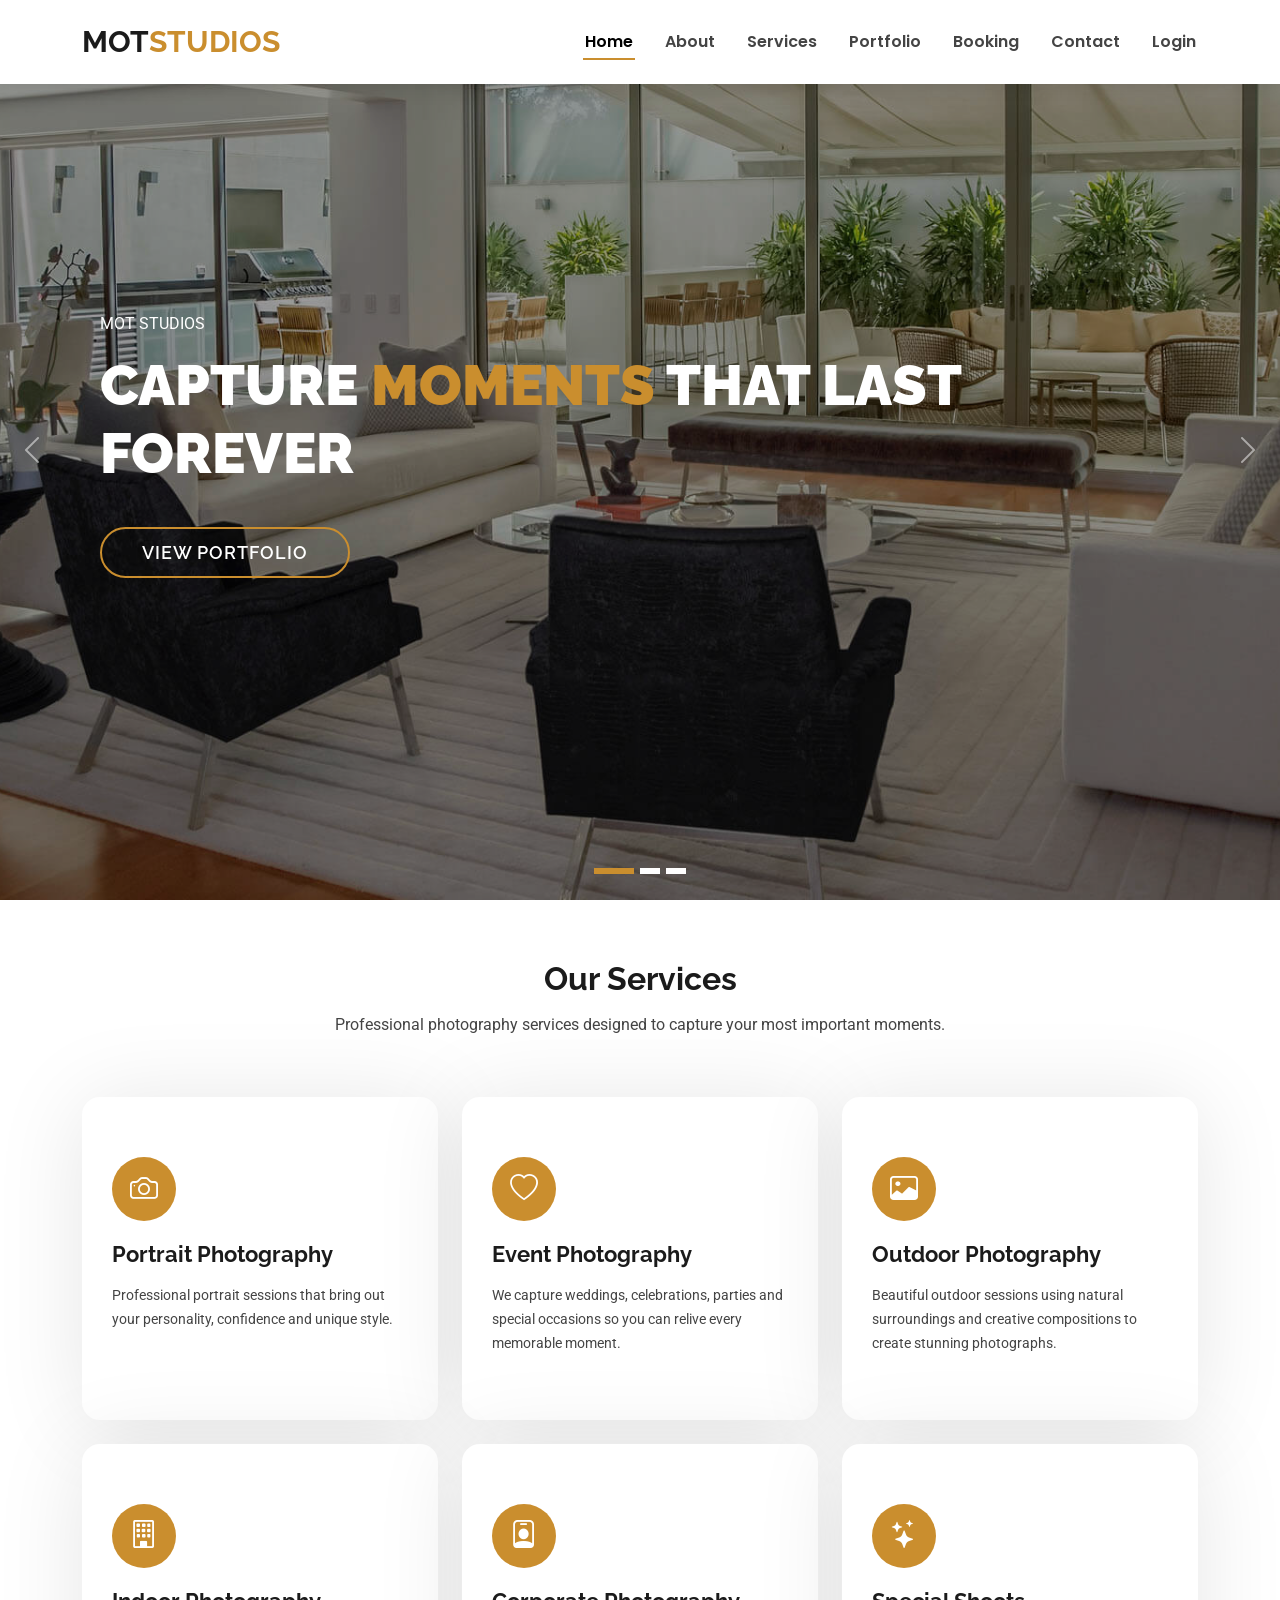
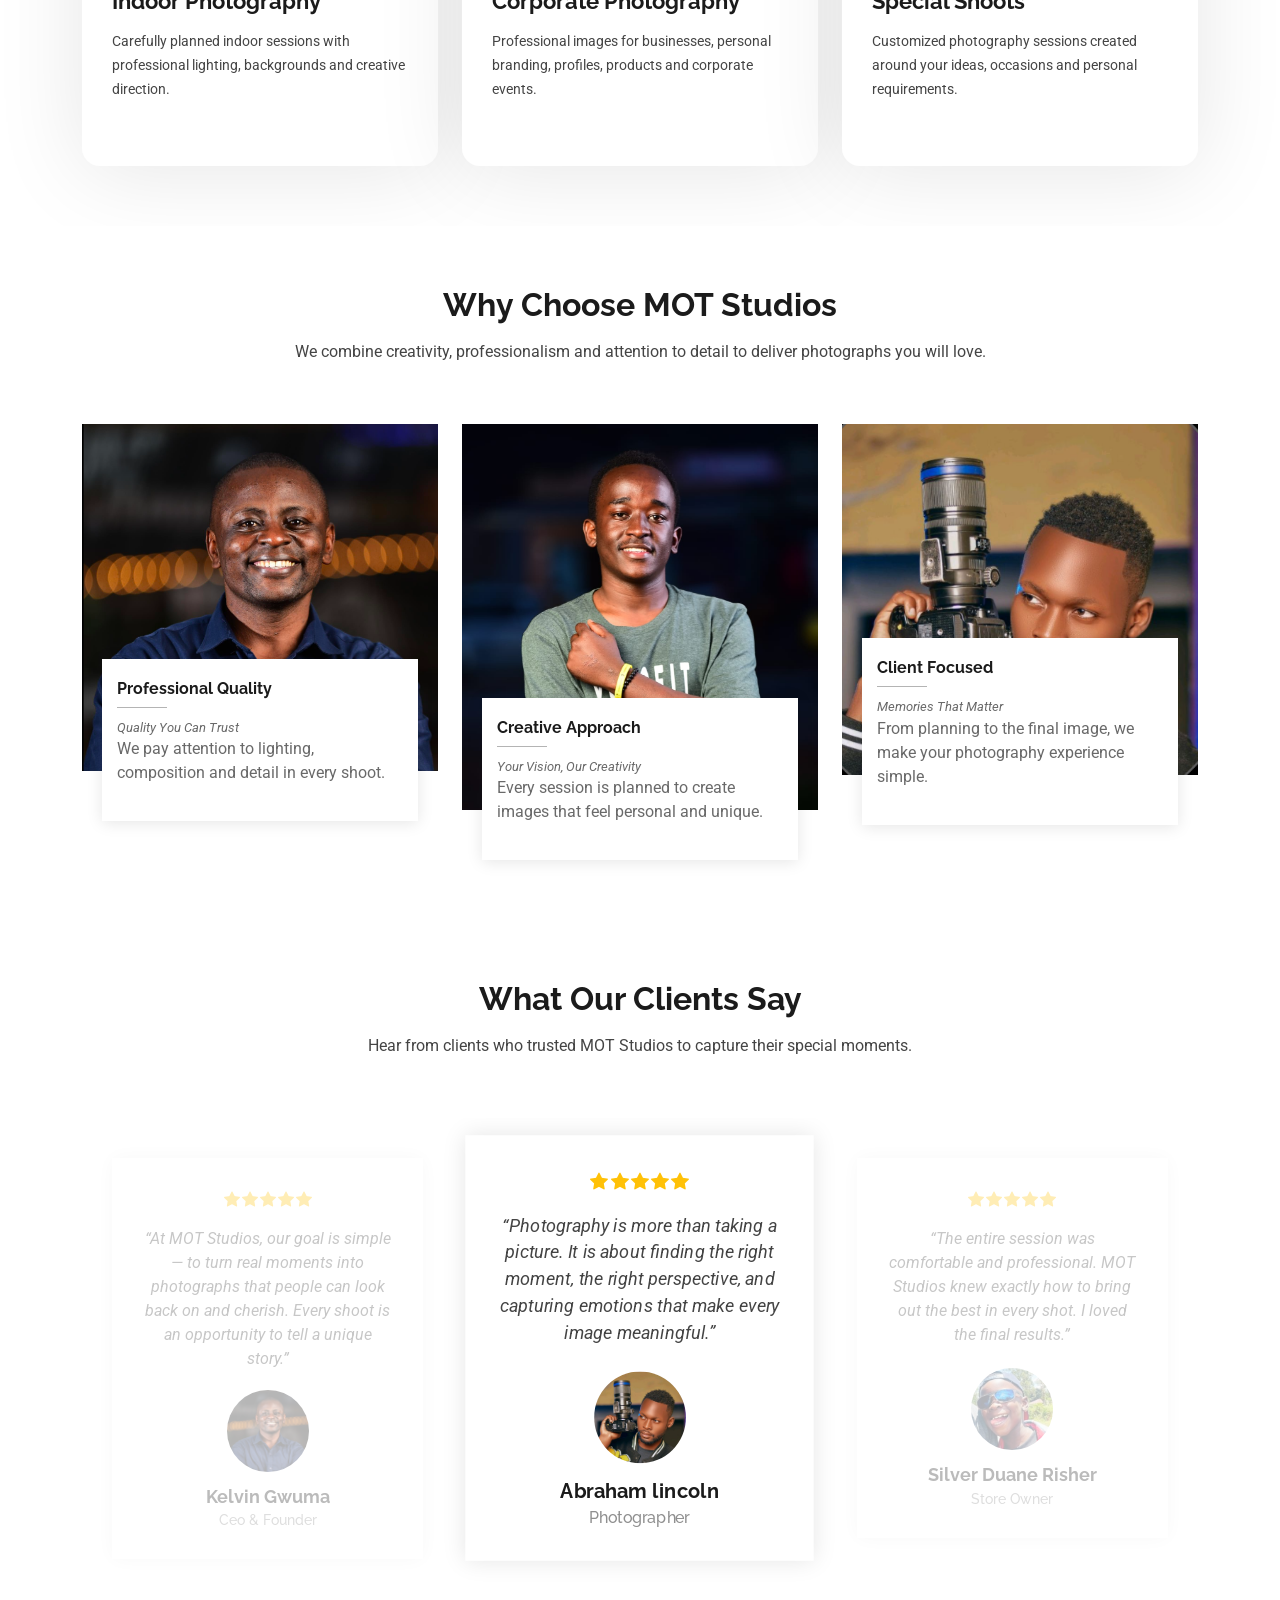
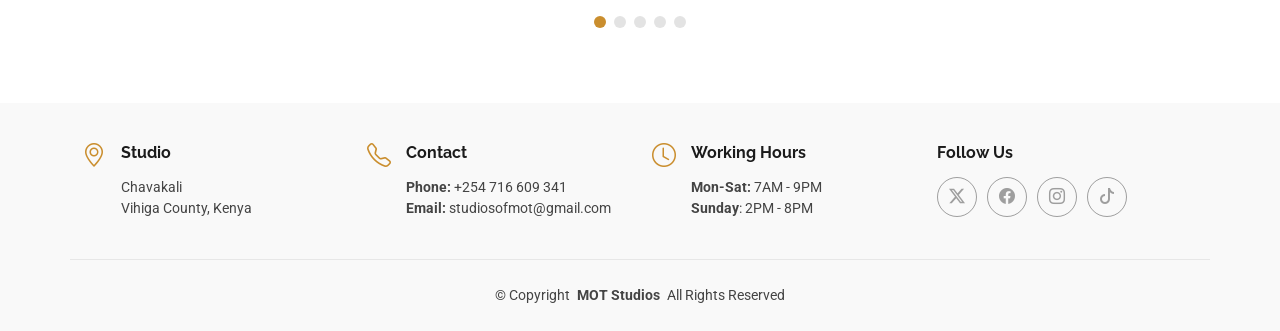
==== index.html @ 15ab0e62 "setup pyamu" ====
<!DOCTYPE html>
<html lang="en">

<head>
  <meta charset="utf-8">
  <meta content="width=device-width, initial-scale=1.0" name="viewport">
  <title>MOT Studios | Photography</title>
  <meta name="description" content="">
  <meta name="keywords" content="">

  <!-- Favicons -->
  <link href="assets/img/favicon.png" rel="icon">
  <link href="assets/img/apple-touch-icon.png" rel="apple-touch-icon">

  <!-- Fonts -->
  <link href="https://fonts.googleapis.com" rel="preconnect">
  <link href="https://fonts.gstatic.com" rel="preconnect" crossorigin>
  <link
    href="https://fonts.googleapis.com/css2?family=Roboto:ital,wght@0,100;0,300;0,400;0,500;0,700;0,900;1,100;1,300;1,400;1,500;1,700;1,900&family=Poppins:ital,wght@0,100;0,200;0,300;0,400;0,500;0,600;0,700;0,800;0,900;1,100;1,200;1,300;1,400;1,500;1,600;1,700;1,800;1,900&family=Raleway:ital,wght@0,100;0,200;0,300;0,400;0,500;0,600;0,700;0,800;0,900;1,100;1,200;1,300;1,400;1,500;1,600;1,700;1,800;1,900&display=swap"
    rel="stylesheet">

  <!-- Vendor CSS Files -->
  <link href="assets/vendor/bootstrap/css/bootstrap.min.css" rel="stylesheet">
  <link href="assets/vendor/bootstrap-icons/bootstrap-icons.css" rel="stylesheet">
  <link href="assets/vendor/aos/aos.css" rel="stylesheet">
  <link href="assets/vendor/fontawesome-free/css/all.min.css" rel="stylesheet">
  <link href="assets/vendor/swiper/swiper-bundle.min.css" rel="stylesheet">

  <!-- Main CSS File -->
  <link href="assets/css/main.css" rel="stylesheet">

  <!-- =======================================================
  * Template Name: EstateAgency
  * Template URL: https://bootstrapmade.com/real-estate-agency-bootstrap-template/
  * Updated: Apr 08 2026 with Bootstrap v5.3.8
  * Author: BootstrapMade.com
  * License: https://bootstrapmade.com/license/
  ======================================================== -->
</head>

<body class="index-page">

  <header id="header" class="header d-flex align-items-center fixed-top">
    <div class="container-fluid container-xl position-relative d-flex align-items-center justify-content-between">

      <a href="index.html" class="logo d-flex align-items-center">
        <!-- Uncomment the line below if you also wish to use an image logo -->
        <!-- <img src="assets/img/logo.png" alt=""> -->
        <h1 class="sitename">MOT<span>STUDIOS</span></h1>
      </a>

      <nav id="navmenu" class="navmenu">
        <ul>
          <li><a href="index.html" class="active">Home</a></li>
          <li><a href="about.html">About</a></li>
          <li><a href="services.html">Services</a></li>
          <li><a href="portfolio.html">Portfolio</a></li>
          <li><a href="booking.html">Booking</a></li>
          <li><a href="contact.html">Contact</a></li>
          <li><a href="motsignup.html">Login</a></li>
        </ul>

        <i class="mobile-nav-toggle d-xl-none bi bi-list"></i>
      </nav>

    </div>
  </header>

  <main class="main">

    <!-- Hero Section -->
    <section id="hero" class="hero section dark-background">

      <div id="hero-carousel" class="carousel slide" data-bs-ride="carousel" data-bs-interval="5000">

        <!-- Slide 1 -->
        <div class="carousel-item active">
          <img src="assets/img/hero-carousel/hero-carousel-1.jpg" alt="MOT Studios Photography">

          <div class="carousel-container">
            <div>
              <p>MOT STUDIOS</p>
              <h2>Capture <span>Moments</span> That Last Forever</h2>
              <a href="portfolio.html" class="btn-get-started">View Portfolio</a>
            </div>
          </div>
        </div>

        <!-- Slide 2 -->
        <div class="carousel-item">
          <img src="assets/img/hero-carousel/hero-carousel-2.jpg" alt="Professional Photography">

          <div class="carousel-container">
            <div>
              <p>PROFESSIONAL PHOTOGRAPHY</p>
              <h2>Your Story, <span>Our Lens</span></h2>
              <a href="services.html" class="btn-get-started">Our Services</a>
            </div>
          </div>
        </div>

        <!-- Slide 3 -->
        <div class="carousel-item">
          <img src="assets/img/hero-carousel/hero-carousel-3.jpg" alt="MOT Studios Photography">

          <div class="carousel-container">
            <div>
              <p>CREATE. CAPTURE. REMEMBER.</p>
              <h2>Every Moment <span>Deserves</span> To Be Remembered</h2>
              <a href="booking.html" class="btn-get-started">Book a Shoot</a>
            </div>
          </div>
        </div>

        <!-- Previous -->
        <a class="carousel-control-prev" href="#hero-carousel" role="button" data-bs-slide="prev">
          <span class="carousel-control-prev-icon bi bi-chevron-left" aria-hidden="true"></span>
        </a>

        <!-- Next -->
        <a class="carousel-control-next" href="#hero-carousel" role="button" data-bs-slide="next">
          <span class="carousel-control-next-icon bi bi-chevron-right" aria-hidden="true"></span>
        </a>

        <ol class="carousel-indicators"></ol>

      </div>

    </section><!-- /Hero Section -->

    <!-- Services Section -->
    <section id="services" class="services section">

      <div class="container section-title" data-aos="fade-up">
        <h2>Our Services</h2>
        <p>Professional photography services designed to capture your most important moments.</p>
      </div>

      <div class="container">

        <div class="row gy-4">

          <!-- Service 1 -->
          <div class="col-lg-4 col-md-6" data-aos="fade-up" data-aos-delay="100">
            <div class="service-item position-relative">
              <div class="icon">
                <i class="bi bi-camera"></i>
              </div>

              <h3>Portrait Photography</h3>

              <p>
                Professional portrait sessions that bring out your personality,
                confidence and unique style.
              </p>
            </div>
          </div>

          <!-- Service 2 -->
          <div class="col-lg-4 col-md-6" data-aos="fade-up" data-aos-delay="200">
            <div class="service-item position-relative">
              <div class="icon">
                <i class="bi bi-heart"></i>
              </div>

              <h3>Event Photography</h3>

              <p>
                We capture weddings, celebrations, parties and special occasions
                so you can relive every memorable moment.
              </p>
            </div>
          </div>

          <!-- Service 3 -->
          <div class="col-lg-4 col-md-6" data-aos="fade-up" data-aos-delay="300">
            <div class="service-item position-relative">
              <div class="icon">
                <i class="bi bi-image"></i>
              </div>

              <h3>Outdoor Photography</h3>

              <p>
                Beautiful outdoor sessions using natural surroundings and creative
                compositions to create stunning photographs.
              </p>
            </div>
          </div>

          <!-- Service 4 -->
          <div class="col-lg-4 col-md-6" data-aos="fade-up" data-aos-delay="400">
            <div class="service-item position-relative">
              <div class="icon">
                <i class="bi bi-building"></i>
              </div>

              <h3>Indoor Photography</h3>

              <p>
                Carefully planned indoor sessions with professional lighting,
                backgrounds and creative direction.
              </p>
            </div>
          </div>

          <!-- Service 5 -->
          <div class="col-lg-4 col-md-6" data-aos="fade-up" data-aos-delay="500">
            <div class="service-item position-relative">
              <div class="icon">
                <i class="bi bi-person-badge"></i>
              </div>

              <h3>Corporate Photography</h3>

              <p>
                Professional images for businesses, personal branding, profiles,
                products and corporate events.
              </p>
            </div>
          </div>

          <!-- Service 6 -->
          <div class="col-lg-4 col-md-6" data-aos="fade-up" data-aos-delay="600">
            <div class="service-item position-relative">
              <div class="icon">
                <i class="bi bi-stars"></i>
              </div>

              <h3>Special Shoots</h3>

              <p>
                Customized photography sessions created around your ideas,
                occasions and personal requirements.
              </p>
            </div>
          </div>

        </div>

      </div>

    </section>
    <!-- /Services Section -->


    <!-- Why Choose Us Section -->
    <section id="agents" class="agents section">

      <div class="container section-title" data-aos="fade-up">
        <h2>Why Choose MOT Studios</h2>
        <p>We combine creativity, professionalism and attention to detail to deliver photographs you will love.</p>
      </div>

      <div class="container">

        <div class="row gy-5">

          <div class="col-lg-4 col-md-6" data-aos="fade-up" data-aos-delay="100">
            <div class="member">
              <div class="pic">
                <img src="assets/img/team/team-1.jpg" class="img-fluid" alt="Professional photography">
              </div>

              <div class="member-info">
                <h4>Professional Quality</h4>
                <span>Quality You Can Trust</span>
                <p>We pay attention to lighting, composition and detail in every shoot.</p>
              </div>
            </div>
          </div>

          <div class="col-lg-4 col-md-6" data-aos="fade-up" data-aos-delay="200">
            <div class="member">
              <div class="pic">
                <img src="assets/img/team/team-2.jpg" class="img-fluid" alt="Creative photography">
              </div>

              <div class="member-info">
                <h4>Creative Approach</h4>
                <span>Your Vision, Our Creativity</span>
                <p>Every session is planned to create images that feel personal and unique.</p>
              </div>
            </div>
          </div>

          <div class="col-lg-4 col-md-6" data-aos="fade-up" data-aos-delay="300">
            <div class="member">
              <div class="pic">
                <img src="assets/img/team/team-3.jpg" class="img-fluid" alt="Photography session">
              </div>

              <div class="member-info">
                <h4>Client Focused</h4>
                <span>Memories That Matter</span>
                <p>From planning to the final image, we make your photography experience simple.</p>
              </div>
            </div>
          </div>

        </div>

      </div>

    </section>
    <!-- /Why Choose Us Section -->

    <!-- Testimonials Section -->
    <section id="testimonials" class="testimonials section">

      <!-- Section Title -->
      <div class="container section-title" data-aos="fade-up">
        <h2>What Our Clients Say</h2>
        <p>Hear from clients who trusted MOT Studios to capture their special moments.</p>
      </div><!-- End Section Title -->

      <div class="container" data-aos="fade-up" data-aos-delay="100">

        <div class="swiper init-swiper">
          <script type="application/json" class="swiper-config">
            {
              "loop": true,
              "speed": 600,
              "autoplay": {
                "delay": 5000
              },
              "slidesPerView": "auto",
              "pagination": {
                "el": ".swiper-pagination",
                "type": "bullets",
                "clickable": true
              },
              "breakpoints": {
                "320": {
                  "slidesPerView": 1,
                  "spaceBetween": 40
                },
                "1200": {
                  "slidesPerView": 3,
                  "spaceBetween": 1
                }
              }
            }
          </script>
          <div class="swiper-wrapper">

            <div class="swiper-slide">
              <div class="testimonial-item">
                <div class="stars">
                  <i class="bi bi-star-fill"></i><i class="bi bi-star-fill"></i><i class="bi bi-star-fill"></i><i
                    class="bi bi-star-fill"></i><i class="bi bi-star-fill"></i>
                </div>
                <p>
                  “At MOT Studios, our goal is simple — to turn real moments into photographs that people can look back
                  on and cherish. Every shoot is an opportunity to tell a unique story.”
                </p>
                <div class="profile mt-auto">
                  <img src="assets/img/testimonials/testimonials-1.jpg" class="testimonial-img" alt="">
                  <h3>Kelvin Gwuma </h3>
                  <h4>Ceo &amp; Founder</h4>
                </div>
              </div>
            </div><!-- End testimonial item -->

            <div class="swiper-slide">
              <div class="testimonial-item">
                <div class="stars">
                  <i class="bi bi-star-fill"></i><i class="bi bi-star-fill"></i><i class="bi bi-star-fill"></i><i
                    class="bi bi-star-fill"></i><i class="bi bi-star-fill"></i>
                </div>
                <p>
                  “Photography is more than taking a picture. It is about finding the right moment, the right
                  perspective, and capturing emotions that make every image meaningful.”
                </p>
                <div class="profile mt-auto">
                  <img src="assets/img/testimonials/testimonials-2.jpg" class="testimonial-img" alt="">
                  <h3>Abraham lincoln</h3>
                  <h4>Photographer</h4>
                </div>
              </div>
            </div><!-- End testimonial item -->

            <div class="swiper-slide">
              <div class="testimonial-item">
                <div class="stars">
                  <i class="bi bi-star-fill"></i><i class="bi bi-star-fill"></i><i class="bi bi-star-fill"></i><i
                    class="bi bi-star-fill"></i><i class="bi bi-star-fill"></i>
                </div>
                <p>
                  “The entire session was comfortable and professional. MOT Studios knew exactly how to bring out the
                  best in every shot. I loved the final results.”
                </p>
                <div class="profile mt-auto">
                  <img src="assets/img/testimonials/testimonials-3.jpg" class="testimonial-img" alt="">
                  <h3>Silver Duane Risher</h3>
                  <h4>Store Owner</h4>
                </div>
              </div>
            </div><!-- End testimonial item -->

            <div class="swiper-slide">
              <div class="testimonial-item">
                <div class="stars">
                  <i class="bi bi-star-fill"></i><i class="bi bi-star-fill"></i><i class="bi bi-star-fill"></i><i
                    class="bi bi-star-fill"></i><i class="bi bi-star-fill"></i>
                </div>
                <p>
                  “From the booking process to receiving the final photos, everything was handled professionally. MOT
                  Studios captured the energy and moments of our event perfectly.”
                </p>
                <div class="profile mt-auto">
                  <img src="assets/img/testimonials/testimonials-4.jpg" class="testimonial-img" alt="">
                  <h3>Matt Brandon</h3>
                  <h4>Freelancer</h4>
                </div>
              </div>
            </div><!-- End testimonial item -->

            <div class="swiper-slide">
              <div class="testimonial-item">
                <div class="stars">
                  <i class="bi bi-star-fill"></i><i class="bi bi-star-fill"></i><i class="bi bi-star-fill"></i><i
                    class="bi bi-star-fill"></i><i class="bi bi-star-fill"></i>
                </div>
                <p>
                  “We are building MOT Studios to make photography more accessible and convenient, from discovering our
                  work and booking a session to managing every step of the client experience.”
                </p>
                <div class="profile mt-auto">
                  <img src="assets/img/testimonials/testimonials-5.jpg" class="testimonial-img" alt="">
                  <h3>John Kamadi</h3>
                  <h4>Tech Admin</h4>
                </div>
              </div>
            </div><!-- End testimonial item -->

          </div>
          <div class="swiper-pagination"></div>
        </div>

      </div>

    </section><!-- /Testimonials Section -->

  </main>

  <footer id="footer" class="footer light-background">

    <div class="container">
      <div class="row gy-3">
        <div class="col-lg-3 col-md-6 d-flex">
          <i class="bi bi-geo-alt icon"></i>
          <div class="address">
            <h4>Studio</h4>
            <p>Chavakali</p>
            <p>Vihiga County, Kenya</p>
            <p></p>
          </div>

        </div>

        <div class="col-lg-3 col-md-6 d-flex">
          <i class="bi bi-telephone icon"></i>
          <div>
            <h4>Contact</h4>
            <p>
              <strong>Phone:</strong> <span>+254 716 609 341</span><br>
              <strong>Email:</strong> <span>studiosofmot@gmail.com</span><br>
            </p>
          </div>
        </div>

        <div class="col-lg-3 col-md-6 d-flex">
          <i class="bi bi-clock icon"></i>
          <div>
            <h4>Working Hours</h4>
            <p>
              <strong>Mon-Sat:</strong> <span>7AM - 9PM</span><br>
              <strong>Sunday</strong>: <span>2PM - 8PM</span>
            </p>
          </div>
        </div>

        <div class="col-lg-3 col-md-6">
          <h4>Follow Us</h4>
          <div class="social-links d-flex">
            <a href="#" class="twitter"><i class="bi bi-twitter-x"></i></a>
            <a href="https://web.facebook.com/vokeGUMA" class="facebook"><i class="bi bi-facebook"></i></a>
            <a href="https://www.instagram.com/motstudios/" class="instagram"><i class="bi bi-instagram"></i></a>
            <a href="https://www.tiktok.com/search?q=motstudio&t" class="tiktok"><i class="bi bi-tiktok"></i></a>
          </div>
        </div>

      </div>
    </div>

    <div class="container copyright text-center mt-4">
      <p>© <span>Copyright</span> <strong class="px-1 sitename">MOT Studios</strong> <span>All Rights Reserved</span>
      </p>

    </div>

  </footer>

  <!-- Scroll Top -->
  <a href="#" id="scroll-top" class="scroll-top d-flex align-items-center justify-content-center"><i
      class="bi bi-arrow-up-short"></i></a>

  <!-- Preloader -->
  <div id="preloader"></div>

  <!-- Vendor JS Files -->
  <script src="assets/vendor/bootstrap/js/bootstrap.bundle.min.js"></script>
  <script src="assets/vendor/php-email-form/validate.js"></script>
  <script src="assets/vendor/aos/aos.js"></script>
  <script src="assets/vendor/swiper/swiper-bundle.min.js"></script>
  <script src="assets/vendor/purecounter/purecounter_vanilla.js"></script>

  <!-- Main JS File -->
  <script src="assets/js/main.js"></script>

</body>

</html>
---- assets/css/main.css ----
/**
* Template Name: EstateAgency
* Template URL: https://bootstrapmade.com/real-estate-agency-bootstrap-template/
* Updated: Aug 09 2024 with Bootstrap v5.3.3
* Author: BootstrapMade.com
* License: https://bootstrapmade.com/license/
*/

/*--------------------------------------------------------------
# Font & Color Variables
# Help: https://bootstrapmade.com/color-system/
--------------------------------------------------------------*/
/* Fonts */
:root {
  --default-font: "Roboto",  system-ui, -apple-system, "Segoe UI", Roboto, "Helvetica Neue", Arial, "Noto Sans", "Liberation Sans", sans-serif, "Apple Color Emoji", "Segoe UI Emoji", "Segoe UI Symbol", "Noto Color Emoji";
  --heading-font: "Raleway",  sans-serif;
  --nav-font: "Poppins",  sans-serif;
}

/* Global Colors - The following color variables are used throughout the website. Updating them here will change the color scheme of the entire website */
:root { 
  --background-color: #ffffff; /* Background color for the entire website, including individual sections */
  --default-color: #444444; /* Default color used for the majority of the text content across the entire website */
  --heading-color: #1b1b1b; /* Color for headings, subheadings and title throughout the website */
  --accent-color: #ca8e2e; /* Accent color that represents your brand on the website. It's used for buttons, links, and other elements that need to stand out */
  --surface-color: #ffffff; /* The surface color is used as a background of boxed elements within sections, such as cards, icon boxes, or other elements that require a visual separation from the global background. */
  --contrast-color: #ffffff; /* Contrast color for text, ensuring readability against backgrounds of accent, heading, or default colors. */
}

/* Nav Menu Colors - The following color variables are used specifically for the navigation menu. They are separate from the global colors to allow for more customization options */
:root {
  --nav-color: #444444;  /* The default color of the main navmenu links */
  --nav-hover-color: #000000; /* Applied to main navmenu links when they are hovered over or active */
  --nav-mobile-background-color: #ffffff; /* Used as the background color for mobile navigation menu */
  --nav-dropdown-background-color: #ffffff; /* Used as the background color for dropdown items that appear when hovering over primary navigation items */
  --nav-dropdown-color: #444444; /* Used for navigation links of the dropdown items in the navigation menu. */
  --nav-dropdown-hover-color: #2eca6a; /* Similar to --nav-hover-color, this color is applied to dropdown navigation links when they are hovered over. */
}

/* Color Presets - These classes override global colors when applied to any section or element, providing reuse of the sam color scheme. */

.light-background {
  --background-color: #f9f9f9;
  --surface-color: #ffffff;
}

.dark-background {
  --background-color: #060606;
  --default-color: #ffffff;
  --heading-color: #ffffff;
  --surface-color: #252525;
  --contrast-color: #ffffff;
}

/* Smooth scroll */
:root {
  scroll-behavior: smooth;
}

/*--------------------------------------------------------------
# General Styling & Shared Classes
--------------------------------------------------------------*/
body {
  color: var(--default-color);
  background-color: var(--background-color);
  font-family: var(--default-font);
}

a {
  color: var(--accent-color);
  text-decoration: none;
  transition: 0.3s;
}

a:hover {
  color: color-mix(in srgb, var(--accent-color), transparent 25%);
  text-decoration: none;
}

h1,
h2,
h3,
h4,
h5,
h6 {
  color: var(--heading-color);
  font-family: var(--heading-font);
}

/* PHP Email Form Messages
------------------------------*/
.php-email-form .error-message {
  display: none;
  background: #df1529;
  color: #ffffff;
  text-align: left;
  padding: 15px;
  margin-bottom: 24px;
  font-weight: 600;
}

.php-email-form .sent-message {
  display: none;
  color: #ffffff;
  background: #059652;
  text-align: center;
  padding: 15px;
  margin-bottom: 24px;
  font-weight: 600;
}

.php-email-form .loading {
  display: none;
  background: var(--surface-color);
  text-align: center;
  padding: 15px;
  margin-bottom: 24px;
}

.php-email-form .loading:before {
  content: "";
  display: inline-block;
  border-radius: 50%;
  width: 24px;
  height: 24px;
  margin: 0 10px -6px 0;
  border: 3px solid var(--accent-color);
  border-top-color: var(--surface-color);
  animation: php-email-form-loading 1s linear infinite;
}

@keyframes php-email-form-loading {
  0% {
    transform: rotate(0deg);
  }

  100% {
    transform: rotate(360deg);
  }
}

/*--------------------------------------------------------------
# Global Header
--------------------------------------------------------------*/
.header {
  color: var(--default-color);
  background-color: var(--background-color);
  padding: 15px 0;
  transition: all 0.5s;
  z-index: 997;
  box-shadow: 0px 0 18px rgba(0, 0, 0, 0.1);
}

.header .logo {
  line-height: 1;
}

.header .logo img {
  max-height: 32px;
  margin-right: 8px;
}

.header .logo h1 {
  font-size: 30px;
  margin: 0;
  font-weight: 700;
  color: var(--heading-color);
}

.header .logo h1 span {
  color: var(--accent-color);
}

/*--------------------------------------------------------------
# Navigation Menu
--------------------------------------------------------------*/
/* Desktop Navigation */
@media (min-width: 1200px) {
  .navmenu {
    padding: 0;
  }

  .navmenu ul {
    margin: 0;
    padding: 0;
    display: flex;
    list-style: none;
    align-items: center;
  }

  .navmenu li {
    position: relative;
  }

  .navmenu>ul>li {
    white-space: nowrap;
    padding: 15px 14px;
  }

  .navmenu>ul>li:last-child {
    padding-right: 0;
  }

  .navmenu a,
  .navmenu a:focus {
    color: var(--nav-color);
    font-size: 16px;
    padding: 0 2px;
    font-family: var(--nav-font);
    font-weight: 600;
    display: flex;
    align-items: center;
    justify-content: space-between;
    white-space: nowrap;
    transition: 0.3s;
    position: relative;
  }

  .navmenu a i,
  .navmenu a:focus i {
    font-size: 12px;
    line-height: 0;
    margin-left: 5px;
    transition: 0.3s;
  }

  .navmenu>ul>li>a:before {
    content: "";
    position: absolute;
    width: 100%;
    height: 2px;
    bottom: -6px;
    left: 0;
    background-color: var(--accent-color);
    visibility: hidden;
    width: 0px;
    transition: all 0.3s ease-in-out 0s;
  }

  .navmenu a:hover:before,
  .navmenu li:hover>a:before,
  .navmenu .active:before {
    visibility: visible;
    width: 100%;
  }

  .navmenu li:hover>a,
  .navmenu .active,
  .navmenu .active:focus {
    color: var(--nav-hover-color);
  }

  .navmenu .dropdown ul {
    margin: 0;
    padding: 10px 0;
    background: var(--nav-dropdown-background-color);
    display: block;
    position: absolute;
    visibility: hidden;
    left: 14px;
    top: 130%;
    opacity: 0;
    transition: 0.3s;
    border-radius: 4px;
    z-index: 99;
    box-shadow: 0px 0px 30px rgba(0, 0, 0, 0.1);
  }

  .navmenu .dropdown ul li {
    min-width: 200px;
  }

  .navmenu .dropdown ul a {
    padding: 10px 20px;
    font-size: 15px;
    text-transform: none;
    color: var(--nav-dropdown-color);
  }

  .navmenu .dropdown ul a i {
    font-size: 12px;
  }

  .navmenu .dropdown ul a:hover,
  .navmenu .dropdown ul .active:hover,
  .navmenu .dropdown ul li:hover>a {
    color: var(--nav-dropdown-hover-color);
  }

  .navmenu .dropdown:hover>ul {
    opacity: 1;
    top: 100%;
    visibility: visible;
  }

  .navmenu .dropdown .dropdown ul {
    top: 0;
    left: -90%;
    visibility: hidden;
  }

  .navmenu .dropdown .dropdown:hover>ul {
    opacity: 1;
    top: 0;
    left: -100%;
    visibility: visible;
  }
}

/* Mobile Navigation */
@media (max-width: 1199px) {
  .mobile-nav-toggle {
    color: var(--nav-color);
    font-size: 28px;
    line-height: 0;
    margin-right: 10px;
    cursor: pointer;
    transition: color 0.3s;
  }

  .navmenu {
    padding: 0;
    z-index: 9997;
  }

  .navmenu ul {
    display: none;
    list-style: none;
    position: absolute;
    inset: 60px 20px 20px 20px;
    padding: 10px 0;
    margin: 0;
    border-radius: 6px;
    background-color: var(--nav-mobile-background-color);
    border: 1px solid color-mix(in srgb, var(--default-color), transparent 90%);
    box-shadow: none;
    overflow-y: auto;
    transition: 0.3s;
    z-index: 9998;
  }

  .navmenu a,
  .navmenu a:focus {
    color: var(--nav-dropdown-color);
    padding: 10px 20px;
    font-family: var(--nav-font);
    font-size: 17px;
    font-weight: 500;
    display: flex;
    align-items: center;
    justify-content: space-between;
    white-space: nowrap;
    transition: 0.3s;
  }

  .navmenu a i,
  .navmenu a:focus i {
    font-size: 12px;
    line-height: 0;
    margin-left: 5px;
    width: 30px;
    height: 30px;
    display: flex;
    align-items: center;
    justify-content: center;
    border-radius: 50%;
    transition: 0.3s;
    background-color: color-mix(in srgb, var(--accent-color), transparent 90%);
  }

  .navmenu a i:hover,
  .navmenu a:focus i:hover {
    background-color: var(--accent-color);
    color: var(--contrast-color);
  }

  .navmenu a:hover,
  .navmenu .active,
  .navmenu .active:focus {
    color: var(--nav-dropdown-hover-color);
  }

  .navmenu .active i,
  .navmenu .active:focus i {
    background-color: var(--accent-color);
    color: var(--contrast-color);
    transform: rotate(180deg);
  }

  .navmenu .dropdown ul {
    position: static;
    display: none;
    z-index: 99;
    padding: 10px 0;
    margin: 10px 20px;
    background-color: var(--nav-dropdown-background-color);
    transition: all 0.5s ease-in-out;
  }

  .navmenu .dropdown ul ul {
    background-color: rgba(33, 37, 41, 0.1);
  }

  .navmenu .dropdown>.dropdown-active {
    display: block;
    background-color: rgba(33, 37, 41, 0.03);
  }

  .mobile-nav-active {
    overflow: hidden;
  }

  .mobile-nav-active .mobile-nav-toggle {
    color: #fff;
    position: absolute;
    font-size: 32px;
    top: 15px;
    right: 15px;
    margin-right: 0;
    z-index: 9999;
  }

  .mobile-nav-active .navmenu {
    position: fixed;
    overflow: hidden;
    inset: 0;
    background: rgba(33, 37, 41, 0.8);
    transition: 0.3s;
  }

  .mobile-nav-active .navmenu>ul {
    display: block;
  }
}

/*--------------------------------------------------------------
# Global Footer
--------------------------------------------------------------*/
.footer {
  color: var(--default-color);
  background-color: var(--background-color);
  font-size: 14px;
  padding: 40px 0 0 0;
  position: relative;
}

.footer .icon {
  color: var(--accent-color);
  margin-right: 15px;
  font-size: 24px;
  line-height: 0;
}

.footer h4 {
  font-size: 16px;
  font-weight: 700;
  margin-bottom: 15px;
}

.footer .address p {
  margin-bottom: 0px;
}

.footer .social-links a {
  display: flex;
  align-items: center;
  justify-content: center;
  width: 40px;
  height: 40px;
  border-radius: 50%;
  border: 1px solid color-mix(in srgb, var(--default-color), transparent 50%);
  font-size: 16px;
  color: color-mix(in srgb, var(--default-color), transparent 50%);
  margin-right: 10px;
  transition: 0.3s;
}

.footer .social-links a:hover {
  color: var(--accent-color);
  border-color: var(--accent-color);
}

.footer .copyright {
  padding: 25px 0;
  border-top: 1px solid color-mix(in srgb, var(--default-color), transparent 90%);
}

.footer .copyright p {
  margin-bottom: 0;
}

.footer .credits {
  margin-top: 5px;
  font-size: 13px;
}

/*--------------------------------------------------------------
# Preloader
--------------------------------------------------------------*/
#preloader {
  position: fixed;
  inset: 0;
  z-index: 999999;
  overflow: hidden;
  background: var(--background-color);
  transition: all 0.6s ease-out;
}

#preloader:before {
  content: "";
  position: fixed;
  top: calc(50% - 30px);
  left: calc(50% - 30px);
  border: 6px solid #ffffff;
  border-color: var(--accent-color) transparent var(--accent-color) transparent;
  border-radius: 50%;
  width: 60px;
  height: 60px;
  animation: animate-preloader 1.5s linear infinite;
}

@keyframes animate-preloader {
  0% {
    transform: rotate(0deg);
  }

  100% {
    transform: rotate(360deg);
  }
}

/*--------------------------------------------------------------
# Scroll Top Button
--------------------------------------------------------------*/
.scroll-top {
  position: fixed;
  visibility: hidden;
  opacity: 0;
  right: 15px;
  bottom: 15px;
  z-index: 99999;
  background-color: var(--accent-color);
  width: 40px;
  height: 40px;
  border-radius: 4px;
  transition: all 0.4s;
}

.scroll-top i {
  font-size: 24px;
  color: var(--contrast-color);
  line-height: 0;
}

.scroll-top:hover {
  background-color: color-mix(in srgb, var(--accent-color), transparent 20%);
  color: var(--contrast-color);
}

.scroll-top.active {
  visibility: visible;
  opacity: 1;
}

/*--------------------------------------------------------------
# Disable aos animation delay on mobile devices
--------------------------------------------------------------*/
@media screen and (max-width: 768px) {
  [data-aos-delay] {
    transition-delay: 0 !important;
  }
}

/*--------------------------------------------------------------
# Global Page Titles & Breadcrumbs
--------------------------------------------------------------*/
.page-title {
  color: var(--default-color);
  background-color: var(--background-color);
  position: relative;
}

.page-title .heading {
  padding: 160px 0 80px 0;
  border-top: 1px solid color-mix(in srgb, var(--default-color), transparent 90%);
}

.page-title .heading h1 {
  font-size: 38px;
  font-weight: 700;
}

.page-title nav {
  background-color: color-mix(in srgb, var(--default-color), transparent 95%);
  padding: 20px 0;
}

.page-title nav ol {
  display: flex;
  flex-wrap: wrap;
  list-style: none;
  margin: 0;
  font-size: 16px;
  font-weight: 600;
}

.page-title nav ol li+li {
  padding-left: 10px;
}

.page-title nav ol li+li::before {
  content: "/";
  display: inline-block;
  padding-right: 10px;
  color: color-mix(in srgb, var(--default-color), transparent 70%);
}

/*--------------------------------------------------------------
# Global Sections
--------------------------------------------------------------*/
section,
.section {
  color: var(--default-color);
  background-color: var(--background-color);
  padding: 60px 0;
  scroll-margin-top: 90px;
  overflow: clip;
}

@media (max-width: 1199px) {

  section,
  .section {
    scroll-margin-top: 66px;
  }
}

/*--------------------------------------------------------------
# Global Section Titles
--------------------------------------------------------------*/
.section-title {
  text-align: center;
  padding-bottom: 60px;
  position: relative;
}

.section-title h2 {
  font-size: 32px;
  font-weight: 700;
  margin-bottom: 15px;
}

.section-title p {
  margin-bottom: 0;
}

/*--------------------------------------------------------------
# Hero Section
--------------------------------------------------------------*/
.hero {
  padding: 0;
}

.hero .carousel {
  width: 100%;
  min-height: 100vh;
  padding: 0;
  margin: 0;
  background-color: var(--background-color);
  position: relative;
  overflow: hidden;
}

.hero img {
  position: absolute;
  inset: 0;
  display: block;
  width: 100%;
  height: 100%;
  object-fit: cover;
  z-index: 1;
}

.hero .carousel-item {
  position: absolute;
  inset: 0;
  background-size: cover;
  background-position: center;
  background-repeat: no-repeat;
  overflow: hidden;
}

.hero .carousel-item:before {
  content: "";
  background: color-mix(in srgb, var(--background-color), transparent 60%);
  position: absolute;
  inset: 0;
  z-index: 2;
}

.hero .carousel-container {
  position: absolute;
  inset: 90px 100px;
  display: flex;
  justify-content: center;
  align-items: center;
  flex-direction: column;
  z-index: 3;
}

@media (max-width: 575px) {
  .hero .carousel-container {
    inset: 90px 50px;
  }
}

.hero h2 {
  margin-bottom: 30px;
  font-size: 56px;
  font-weight: 900;
  text-transform: uppercase;
}

.hero h2 span {
  color: var(--accent-color);
}

@media (max-width: 768px) {
  .hero h2 {
    font-size: 30px;
  }
}

.hero .btn-get-started {
  color: var(--contrast-color);
  font-family: var(--heading-font);
  font-weight: 600;
  font-size: 18px;
  letter-spacing: 1px;
  text-transform: uppercase;
  display: inline-block;
  padding: 10px 40px;
  border-radius: 50px;
  transition: 0.5s;
  margin: 10px 0;
  align-self: flex-start;
  flex-shrink: 0;
  border: 2px solid var(--accent-color);
}

.hero .btn-get-started:hover {
  background: color-mix(in srgb, var(--accent-color), transparent 20%);
}

.hero .carousel-control-prev,
.hero .carousel-control-next {
  width: 10%;
  transition: 0.3s;
  opacity: 0.5;
  z-index: 3;
}

.hero .carousel-control-prev:focus,
.hero .carousel-control-next:focus {
  opacity: 0.5;
}

.hero .carousel-control-prev:hover,
.hero .carousel-control-next:hover {
  opacity: 0.9;
}

@media (min-width: 1024px) {

  .hero .carousel-control-prev,
  .hero .carousel-control-next {
    width: 5%;
  }
}

.hero .carousel-control-next-icon,
.hero .carousel-control-prev-icon {
  background: none;
  font-size: 32px;
  line-height: 1;
}

.hero .carousel-indicators {
  list-style: none;
}

.hero .carousel-indicators li {
  cursor: pointer;
  opacity: 1;
  height: 6px;
  width: 20px;
  transition: 0.3s;
  padding: 0;
}

.hero .carousel-indicators .active {
  background-color: var(--accent-color);
  width: 40px;
}

/*--------------------------------------------------------------
# Services Section
--------------------------------------------------------------*/
.services .service-item {
  background-color: var(--surface-color);
  box-shadow: 0px 5px 90px 0px rgba(0, 0, 0, 0.1);
  padding: 60px 30px;
  transition: all ease-in-out 0.3s;
  border-radius: 18px;
  border-bottom: 5px solid var(--surface-color);
  height: 100%;
}

.services .service-item .icon {
  color: var(--contrast-color);
  background: var(--accent-color);
  margin: 0;
  width: 64px;
  height: 64px;
  border-radius: 50px;
  display: flex;
  align-items: center;
  justify-content: center;
  margin-bottom: 20px;
  font-size: 28px;
  transition: ease-in-out 0.3s;
}

.services .service-item h3 {
  font-weight: 700;
  margin: 10px 0 15px 0;
  font-size: 22px;
  transition: ease-in-out 0.3s;
}

.services .service-item p {
  line-height: 24px;
  font-size: 14px;
  margin-bottom: 0;
}

@media (min-width: 1365px) {
  .services .service-item:hover {
    transform: translateY(-10px);
    border-color: var(--accent-color);
  }

  .services .service-item:hover h3 {
    color: var(--accent-color);
  }
}

/*--------------------------------------------------------------
# Agents Section
--------------------------------------------------------------*/
.agents .member {
  position: relative;
}

.agents .member .pic {
  overflow: hidden;
  margin-bottom: 50px;
}

.agents .member .member-info {
  background-color: var(--surface-color);
  color: color-mix(in srgb, var(--default-color), transparent 20%);
  box-shadow: 0px 2px 15px rgba(0, 0, 0, 0.1);
  position: absolute;
  bottom: -50px;
  left: 20px;
  right: 20px;
  padding: 20px 15px;
  overflow: hidden;
  transition: 0.5s;
}

.agents .member h4 {
  font-weight: 700;
  margin-bottom: 10px;
  font-size: 16px;
  position: relative;
  padding-bottom: 10px;
}

.agents .member h4::after {
  content: "";
  position: absolute;
  display: block;
  width: 50px;
  height: 1px;
  background: color-mix(in srgb, var(--default-color), transparent 60%);
  bottom: 0;
  left: 0;
}

.agents .member span {
  font-style: italic;
  display: block;
  font-size: 13px;
}

.agents .member .social {
  position: absolute;
  right: 15px;
  bottom: 15px;
}

.agents .member .social a {
  transition: color 0.3s;
  color: color-mix(in srgb, var(--default-color), transparent 70%);
}

.agents .member .social a:hover {
  color: var(--accent-color);
}

.agents .member .social i {
  font-size: 16px;
  margin: 0 2px;
}

/*--------------------------------------------------------------
# Testimonials Section
--------------------------------------------------------------*/
.testimonials .testimonial-item {
  background-color: var(--surface-color);
  box-shadow: 0px 0 20px rgba(0, 0, 0, 0.1);
  box-sizing: content-box;
  padding: 30px;
  margin: 40px 30px;
  min-height: 320px;
  display: flex;
  flex-direction: column;
  text-align: center;
  transition: 0.3s;
}

.testimonials .testimonial-item .stars {
  margin-bottom: 15px;
}

.testimonials .testimonial-item .stars i {
  color: #ffc107;
  margin: 0 1px;
}
.testimonial-img {
    width: 90px;
    height: 90px;
    object-fit: cover;
    object-position: center;
    border-radius: 50%;
}
.testimonials .testimonial-item .testimonial-img {
  width: 90px;
  border-radius: 50%;
  border: 4px solid var(--background-color);
  margin: 0 auto;
}

.testimonials .testimonial-item h3 {
  font-size: 18px;
  font-weight: bold;
  margin: 10px 0 5px 0;
}

.testimonials .testimonial-item h4 {
  font-size: 14px;
  color: color-mix(in srgb, var(--default-color), transparent 40%);
  margin: 0;
}

.testimonials .testimonial-item p {
  font-style: italic;
  margin: 0 auto 15px auto;
}

.testimonials .swiper-wrapper {
  height: auto;
}

.testimonials .swiper-pagination {
  margin-top: 20px;
  position: relative;
}

.testimonials .swiper-pagination .swiper-pagination-bullet {
  width: 12px;
  height: 12px;
  background-color: color-mix(in srgb, var(--default-color), transparent 85%);
  opacity: 1;
}

.testimonials .swiper-pagination .swiper-pagination-bullet-active {
  background-color: var(--accent-color);
}

.testimonials .swiper-slide {
  opacity: 0.3;
}

@media (max-width: 1199px) {
  .testimonials .swiper-slide-active {
    opacity: 1;
  }

  .testimonials .swiper-pagination {
    margin-top: 0;
  }

  .testimonials .testimonial-item {
    margin: 40px 20px;
  }
}

@media (min-width: 1200px) {
  .testimonials .swiper-slide-next {
    opacity: 1;
    transform: scale(1.12);
  }
}

/*--------------------------------------------------------------
# About Section
--------------------------------------------------------------*/
.about .content .who-we-are {
  text-transform: uppercase;
  margin-bottom: 15px;
  color: color-mix(in srgb, var(--default-color), transparent 40%);
}

.about .content h3 {
  font-size: 2rem;
  font-weight: 700;
}

.about .content ul {
  list-style: none;
  padding: 0;
}

.about .content ul li {
  padding-bottom: 10px;
}

.about .content ul i {
  font-size: 1.25rem;
  margin-right: 4px;
  color: var(--accent-color);
}

.about .content p:last-child {
  margin-bottom: 0;
}

.about .content .read-more {
  background: var(--accent-color);
  color: var(--contrast-color);
  font-family: var(--heading-font);
  font-weight: 500;
  font-size: 16px;
  letter-spacing: 1px;
  padding: 12px 24px;
  border-radius: 5px;
  transition: 0.3s;
  display: inline-flex;
  align-items: center;
  justify-content: center;
}

.about .content .read-more i {
  font-size: 18px;
  margin-left: 5px;
  line-height: 0;
  transition: 0.3s;
}

.about .content .read-more:hover {
  background: color-mix(in srgb, var(--accent-color), transparent 20%);
  padding-right: 19px;
}

.about .content .read-more:hover i {
  margin-left: 10px;
}

.about .about-images img {
  border-radius: 10px;
}

/*--------------------------------------------------------------
# Stats Section
--------------------------------------------------------------*/
.stats .stats-item {
  background-color: var(--surface-color);
  box-shadow: 0px 0 30px rgba(0, 0, 0, 0.1);
  padding: 30px;
}

.stats .stats-item i {
  color: var(--accent-color);
  font-size: 42px;
  line-height: 0;
  margin-right: 20px;
}

.stats .stats-item span {
  color: var(--heading-color);
  font-size: 36px;
  display: block;
  font-weight: 600;
}

.stats .stats-item p {
  padding: 0;
  margin: 0;
  font-family: var(--heading-font);
  font-size: 16px;
}

/*--------------------------------------------------------------
# Features Section
--------------------------------------------------------------*/
.features .features-image {
  position: relative;
  min-height: 400px;
}

.features .features-image img {
  position: absolute;
  inset: 0;
  display: block;
  width: 100%;
  height: 100%;
  object-fit: cover;
  z-index: 1;
}

.features h3 {
  font-size: 28px;
  font-weight: 700;
  margin-bottom: 20px;
  padding-bottom: 20px;
  position: relative;
}

.features h3:after {
  content: "";
  background: var(--accent-color);
  position: absolute;
  display: block;
  width: 50px;
  height: 3px;
  left: 0;
  bottom: 0;
}

.features .icon-box {
  margin-top: 50px;
}

.features .icon-box i {
  color: var(--accent-color);
  background-color: var(--surface-color);
  display: flex;
  align-items: center;
  justify-content: center;
  margin-right: 25px;
  font-size: 28px;
  width: 56px;
  height: 56px;
  border-radius: 4px;
  line-height: 0;
  box-shadow: 0px 2px 30px rgba(0, 0, 0, 0.1);
  transition: 0.3s;
}

.features .icon-box:hover i {
  background-color: var(--accent-color);
  color: var(--contrast-color);
}

.features .icon-box h4 {
  font-weight: 700;
  margin-bottom: 10px;
  font-size: 18px;
}

.features .icon-box h4 a {
  color: var(--heading-color);
  transition: 0.3s;
}

.features .icon-box h4 a:hover {
  color: var(--accent-color);
}

.features .icon-box p {
  line-height: 24px;
  font-size: 14px;
  margin-bottom: 0;
}

/*--------------------------------------------------------------
# Service Details Section
--------------------------------------------------------------*/
.service-details .service-box {
  background-color: var(--surface-color);
  padding: 20px;
  box-shadow: 0px 2px 20px rgba(0, 0, 0, 0.1);
}

.service-details .service-box+.service-box {
  margin-top: 30px;
}

.service-details .service-box h4 {
  font-size: 20px;
  font-weight: 700;
  border-bottom: 2px solid color-mix(in srgb, var(--default-color), transparent 92%);
  padding-bottom: 15px;
  margin-bottom: 15px;
}

.service-details .services-list {
  background-color: var(--surface-color);
}

.service-details .services-list a {
  color: color-mix(in srgb, var(--default-color), transparent 20%);
  background-color: color-mix(in srgb, var(--default-color), transparent 96%);
  display: flex;
  align-items: center;
  padding: 12px 15px;
  margin-top: 15px;
  transition: 0.3s;
}

.service-details .services-list a:first-child {
  margin-top: 0;
}

.service-details .services-list a i {
  font-size: 16px;
  margin-right: 8px;
  color: var(--accent-color);
}

.service-details .services-list a.active {
  color: var(--contrast-color);
  background-color: var(--accent-color);
}

.service-details .services-list a.active i {
  color: var(--contrast-color);
}

.service-details .services-list a:hover {
  background-color: color-mix(in srgb, var(--accent-color), transparent 95%);
  color: var(--accent-color);
}

.service-details .download-catalog a {
  color: var(--default-color);
  display: flex;
  align-items: center;
  padding: 10px 0;
  transition: 0.3s;
  border-top: 1px solid color-mix(in srgb, var(--default-color), transparent 90%);
}

.service-details .download-catalog a:first-child {
  border-top: 0;
  padding-top: 0;
}

.service-details .download-catalog a:last-child {
  padding-bottom: 0;
}

.service-details .download-catalog a i {
  font-size: 24px;
  margin-right: 8px;
  color: var(--accent-color);
}

.service-details .download-catalog a:hover {
  color: var(--accent-color);
}

.service-details .help-box {
  background-color: var(--accent-color);
  color: var(--contrast-color);
  margin-top: 30px;
  padding: 30px 15px;
}

.service-details .help-box .help-icon {
  font-size: 48px;
}

.service-details .help-box h4,
.service-details .help-box a {
  color: var(--contrast-color);
}

.service-details .services-img {
  margin-bottom: 20px;
}

.service-details h3 {
  font-size: 26px;
  font-weight: 700;
}

.service-details p {
  font-size: 15px;
}

.service-details ul {
  list-style: none;
  padding: 0;
  font-size: 15px;
}

.service-details ul li {
  padding: 5px 0;
  display: flex;
  align-items: center;
}

.service-details ul i {
  font-size: 20px;
  margin-right: 8px;
  color: var(--accent-color);
}

/*--------------------------------------------------------------
# Contact Section
--------------------------------------------------------------*/
.contact .info-item+.info-item {
  margin-top: 40px;
}

.contact .info-item i {
  color: var(--contrast-color);
  background: var(--accent-color);
  font-size: 20px;
  width: 44px;
  height: 44px;
  display: flex;
  justify-content: center;
  align-items: center;
  border-radius: 4px;
  transition: all 0.3s ease-in-out;
  margin-right: 15px;
}

.contact .info-item h3 {
  padding: 0;
  font-size: 18px;
  font-weight: 700;
  margin-bottom: 5px;
}

.contact .info-item p {
  padding: 0;
  margin-bottom: 0;
  font-size: 14px;
}

.contact .php-email-form {
  height: 100%;
}

.contact .php-email-form input[type=text],
.contact .php-email-form input[type=email],
.contact .php-email-form textarea {
  font-size: 14px;
  padding: 10px 15px;
  box-shadow: none;
  border-radius: 0;
  color: var(--default-color);
  background-color: color-mix(in srgb, var(--background-color), transparent 50%);
  border-color: color-mix(in srgb, var(--default-color), transparent 80%);
}

.contact .php-email-form input[type=text]:focus,
.contact .php-email-form input[type=email]:focus,
.contact .php-email-form textarea:focus {
  border-color: var(--accent-color);
}

.contact .php-email-form input[type=text]::placeholder,
.contact .php-email-form input[type=email]::placeholder,
.contact .php-email-form textarea::placeholder {
  color: color-mix(in srgb, var(--default-color), transparent 70%);
}

.contact .php-email-form button[type=submit] {
  color: var(--contrast-color);
  background: var(--accent-color);
  border: 0;
  padding: 10px 30px;
  transition: 0.4s;
  border-radius: 4px;
}

.contact .php-email-form button[type=submit]:hover {
  background: color-mix(in srgb, var(--accent-color), transparent 20%);
}

/*--------------------------------------------------------------
# Real Estate Section
--------------------------------------------------------------*/
.real-estate .card {
  background-color: var(--background-color);
  color: var(--default-color);
  border: none;
  position: relative;
  border-radius: 0px;
  overflow: hidden;
  min-height: 500px;
}

.real-estate .card:before {
  content: "";
  position: absolute;
  inset: 0;
  background: linear-gradient(180deg, rgba(255, 255, 255, 0) 25%, rgba(0, 0, 0, 0.9) 75%);
  z-index: 2;
}

.real-estate .card img {
  position: absolute;
  inset: 0;
  display: block;
  width: 100%;
  height: 100%;
  object-fit: cover;
  z-index: 1;
}

.real-estate .card .card-body {
  position: absolute;
  bottom: 0;
  left: 0;
  right: 0;
  z-index: 3;
  padding: 30px;
}

.real-estate .card .card-body .sale-rent {
  display: inline-block;
  font-size: 15px;
  font-weight: 500;
  color: var(--contrast-color);
  padding: 4px 20px;
  border: 2px solid var(--accent-color);
  border-radius: 50px;
  margin-bottom: 10px;
}

.real-estate .card .card-body h3 {
  font-weight: 700;
  font-size: 20px;
  margin-bottom: 0px;
  padding-left: 10px;
  border-left: 3px solid var(--accent-color);
}

.real-estate .card .card-body h3 a {
  color: var(--contrast-color);
}

.real-estate .card .card-body .card-content {
  background-color: var(--accent-color);
  color: var(--contrast-color);
  height: 80px;
  visibility: hidden;
  opacity: 0;
  margin-top: 10px;
  margin-bottom: -80px;
  margin-left: -30px;
  margin-right: -30px;
  transition: 0.3s;
  padding: 0 10px;
}

.real-estate .card .card-body .card-content .propery-info {
  font-weight: 500;
}

.real-estate .card:hover .card-content {
  margin-bottom: -30px;
  visibility: visible;
  opacity: 1;
}

/*--------------------------------------------------------------
# Real Estate 2 Section
--------------------------------------------------------------*/
.real-estate-2 .portfolio-details-slider img {
  width: 100%;
}

.real-estate-2 .swiper-wrapper {
  height: auto;
}

.real-estate-2 .swiper-button-prev,
.real-estate-2 .swiper-button-next {
  width: 48px;
  height: 48px;
}

.real-estate-2 .swiper-button-prev:after,
.real-estate-2 .swiper-button-next:after {
  color: rgba(255, 255, 255, 0.8);
  background-color: rgba(0, 0, 0, 0.15);
  font-size: 24px;
  border-radius: 50%;
  width: 48px;
  height: 48px;
  display: flex;
  align-items: center;
  justify-content: center;
  transition: 0.3s;
}

.real-estate-2 .swiper-button-prev:hover:after,
.real-estate-2 .swiper-button-next:hover:after {
  background-color: rgba(0, 0, 0, 0.3);
}

@media (max-width: 575px) {

  .real-estate-2 .swiper-button-prev,
  .real-estate-2 .swiper-button-next {
    display: none;
  }
}

.real-estate-2 .swiper-pagination {
  margin-top: 20px;
  position: relative;
}

.real-estate-2 .swiper-pagination .swiper-pagination-bullet {
  width: 10px;
  height: 10px;
  background-color: color-mix(in srgb, var(--default-color), transparent 85%);
  opacity: 1;
}

.real-estate-2 .swiper-pagination .swiper-pagination-bullet-active {
  background-color: var(--accent-color);
}

.real-estate-2 .portfolio-info h3 {
  font-size: 22px;
  font-weight: 700;
  margin-bottom: 20px;
  padding-bottom: 20px;
  position: relative;
}

.real-estate-2 .portfolio-info h3:after {
  content: "";
  position: absolute;
  display: block;
  width: 50px;
  height: 3px;
  background: var(--accent-color);
  left: 0;
  bottom: 0;
}

.real-estate-2 .portfolio-info ul {
  list-style: none;
  padding: 0;
  font-size: 15px;
}

.real-estate-2 .portfolio-info ul li {
  display: flex;
  flex-direction: column;
  padding-bottom: 15px;
}

.real-estate-2 .portfolio-info ul strong {
  text-transform: uppercase;
  font-weight: 400;
  color: color-mix(in srgb, var(--default-color), transparent 50%);
  font-size: 14px;
}

.real-estate-2 .portfolio-info .btn-visit {
  padding: 8px 40px;
  background: var(--accent-color);
  color: var(--contrast-color);
  border-radius: 50px;
  transition: 0.3s;
}

.real-estate-2 .portfolio-info .btn-visit:hover {
  background: color-mix(in srgb, var(--accent-color), transparent 20%);
}

.real-estate-2 .portfolio-description h2 {
  font-size: 26px;
  font-weight: 700;
  margin-bottom: 20px;
}

.real-estate-2 .portfolio-description p {
  padding: 0;
}

.real-estate-2 .portfolio-description .testimonial-item {
  padding: 30px 30px 0 30px;
  position: relative;
  background: color-mix(in srgb, var(--default-color), transparent 97%);
  margin-bottom: 50px;
}

.real-estate-2 .portfolio-description .testimonial-item .testimonial-img {
  width: 90px;
  border-radius: 50px;
  border: 6px solid var(--background-color);
  float: left;
  margin: 0 10px 0 0;
}

.real-estate-2 .portfolio-description .testimonial-item h3 {
  font-size: 18px;
  font-weight: bold;
  margin: 15px 0 5px 0;
  padding-top: 20px;
}

.real-estate-2 .portfolio-description .testimonial-item h4 {
  font-size: 14px;
  color: #6c757d;
  margin: 0;
}

.real-estate-2 .portfolio-description .testimonial-item .quote-icon-left,
.real-estate-2 .portfolio-description .testimonial-item .quote-icon-right {
  color: color-mix(in srgb, var(--accent-color), transparent 50%);
  font-size: 26px;
  line-height: 0;
}

.real-estate-2 .portfolio-description .testimonial-item .quote-icon-left {
  display: inline-block;
  left: -5px;
  position: relative;
}

.real-estate-2 .portfolio-description .testimonial-item .quote-icon-right {
  display: inline-block;
  right: -5px;
  position: relative;
  top: 10px;
  transform: scale(-1, -1);
}

.real-estate-2 .portfolio-description .testimonial-item p {
  font-style: italic;
  margin: 0 0 15px 0 0 0;
  padding: 0;
}

.real-estate-2 .nav-pills {
  border-bottom: 1px solid color-mix(in srgb, var(--default-color), transparent 85%);
}

.real-estate-2 .nav-pills li+li {
  margin-left: 40px;
}

.real-estate-2 .nav-link {
  background: none;
  font-size: 18px;
  font-weight: 400;
  color: var(--default-color);
  padding: 12px 0;
  margin-bottom: -2px;
  border-radius: 0;
}

.real-estate-2 .nav-link.active {
  color: var(--accent-color);
  background: none;
  border-bottom: 3px solid var(--accent-color);
}

@media (max-width: 575px) {
  .real-estate-2 .nav-link {
    font-size: 16px;
  }
}

.real-estate-2 .tab-content h4 {
  font-size: 18px;
  margin: 0;
  font-weight: 700;
  color: var(--default-color);
}

.real-estate-2 .tab-content i {
  font-size: 22px;
  line-height: 0;
  margin-right: 8px;
  color: var(--accent-color);
}

/*--------------------------------------------------------------
# Starter Section Section
--------------------------------------------------------------*/
.starter-section {
  /* Add your styles here */
}
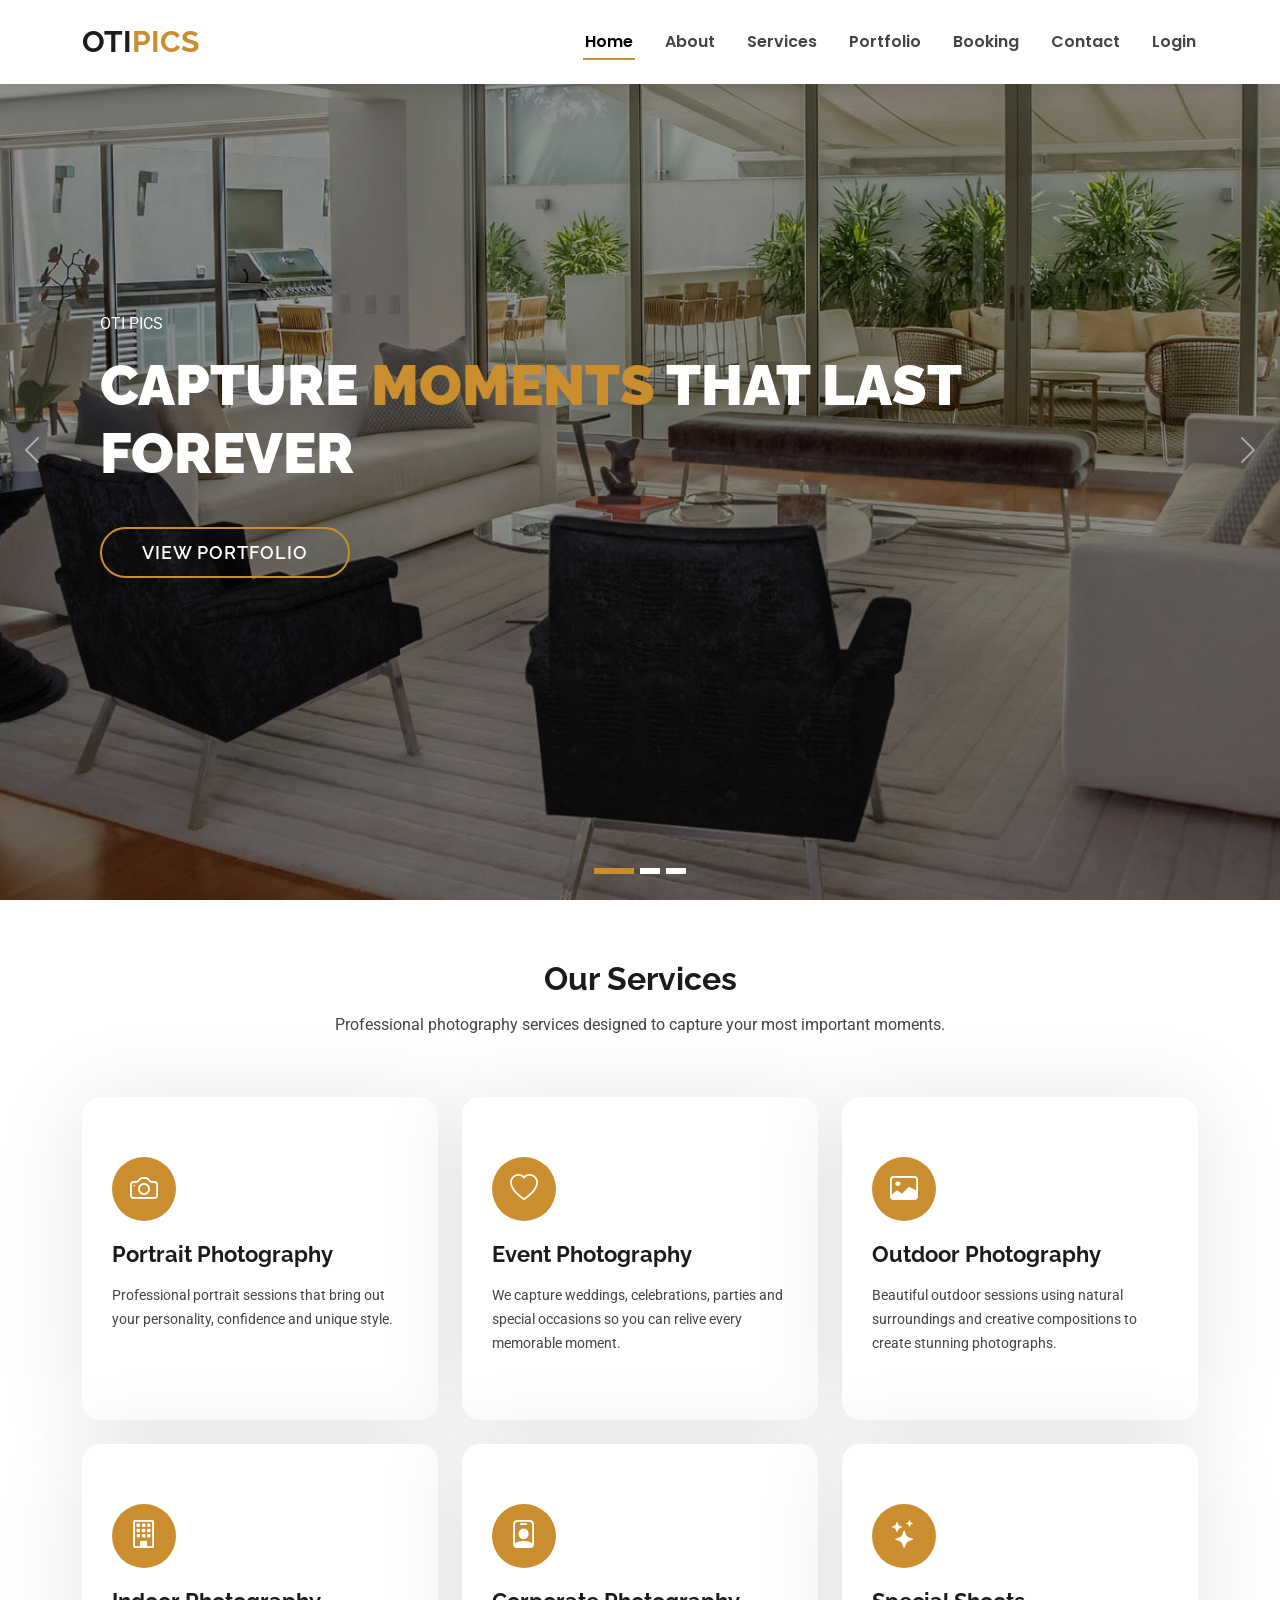
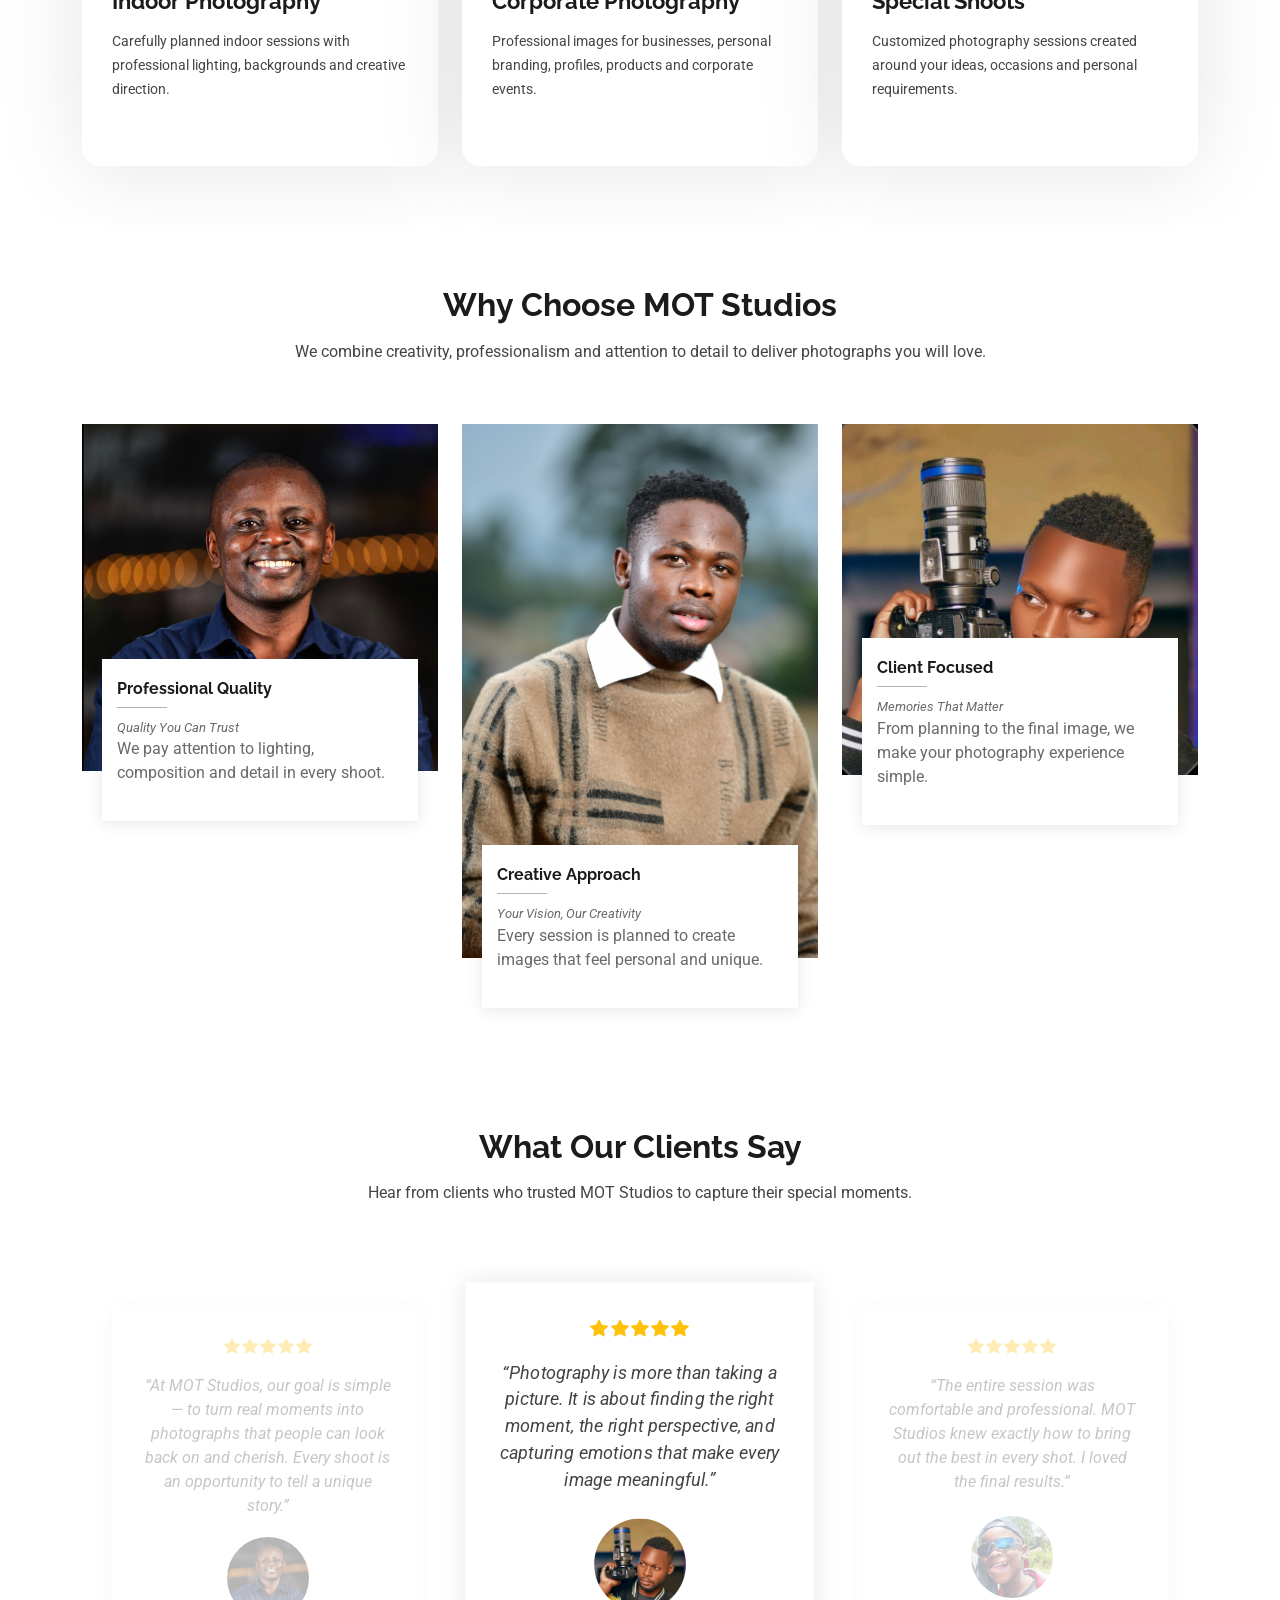
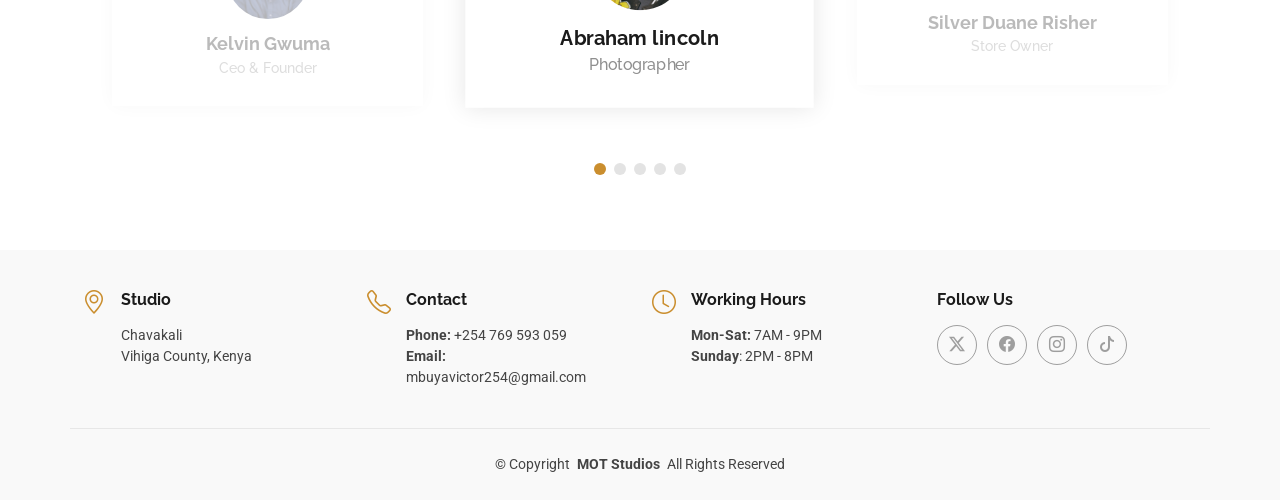
==== commit 2bbe40ce: "nimeongeza picha" ====
--- a/index.html
+++ b/index.html
@@ -4,7 +4,7 @@
 <head>
   <meta charset="utf-8">
   <meta content="width=device-width, initial-scale=1.0" name="viewport">
-  <title>MOT Studios | Photography</title>
+  <title>Otipics | Photography</title>
   <meta name="description" content="">
   <meta name="keywords" content="">
 
@@ -46,7 +46,7 @@
       <a href="index.html" class="logo d-flex align-items-center">
         <!-- Uncomment the line below if you also wish to use an image logo -->
         <!-- <img src="assets/img/logo.png" alt=""> -->
-        <h1 class="sitename">MOT<span>STUDIOS</span></h1>
+        <h1 class="sitename">OTI<span>PICS</span></h1>
       </a>
 
       <nav id="navmenu" class="navmenu">
@@ -75,11 +75,11 @@
 
         <!-- Slide 1 -->
         <div class="carousel-item active">
-          <img src="assets/img/hero-carousel/hero-carousel-1.jpg" alt="MOT Studios Photography">
+          <img src="assets/img/hero-carousel/hero-carousel-1.jpg" alt="Otipics Photography">
 
           <div class="carousel-container">
             <div>
-              <p>MOT STUDIOS</p>
+              <p>OTI PICS</p>
               <h2>Capture <span>Moments</span> That Last Forever</h2>
               <a href="portfolio.html" class="btn-get-started">View Portfolio</a>
             </div>
@@ -464,8 +464,8 @@
           <div>
             <h4>Contact</h4>
             <p>
-              <strong>Phone:</strong> <span>+254 716 609 341</span><br>
-              <strong>Email:</strong> <span>studiosofmot@gmail.com</span><br>
+              <strong>Phone:</strong> <span>+254 769 593 059</span><br>
+              <strong>Email:</strong> <span>mbuyavictor254@gmail.com</span><br>
             </p>
           </div>
         </div>
